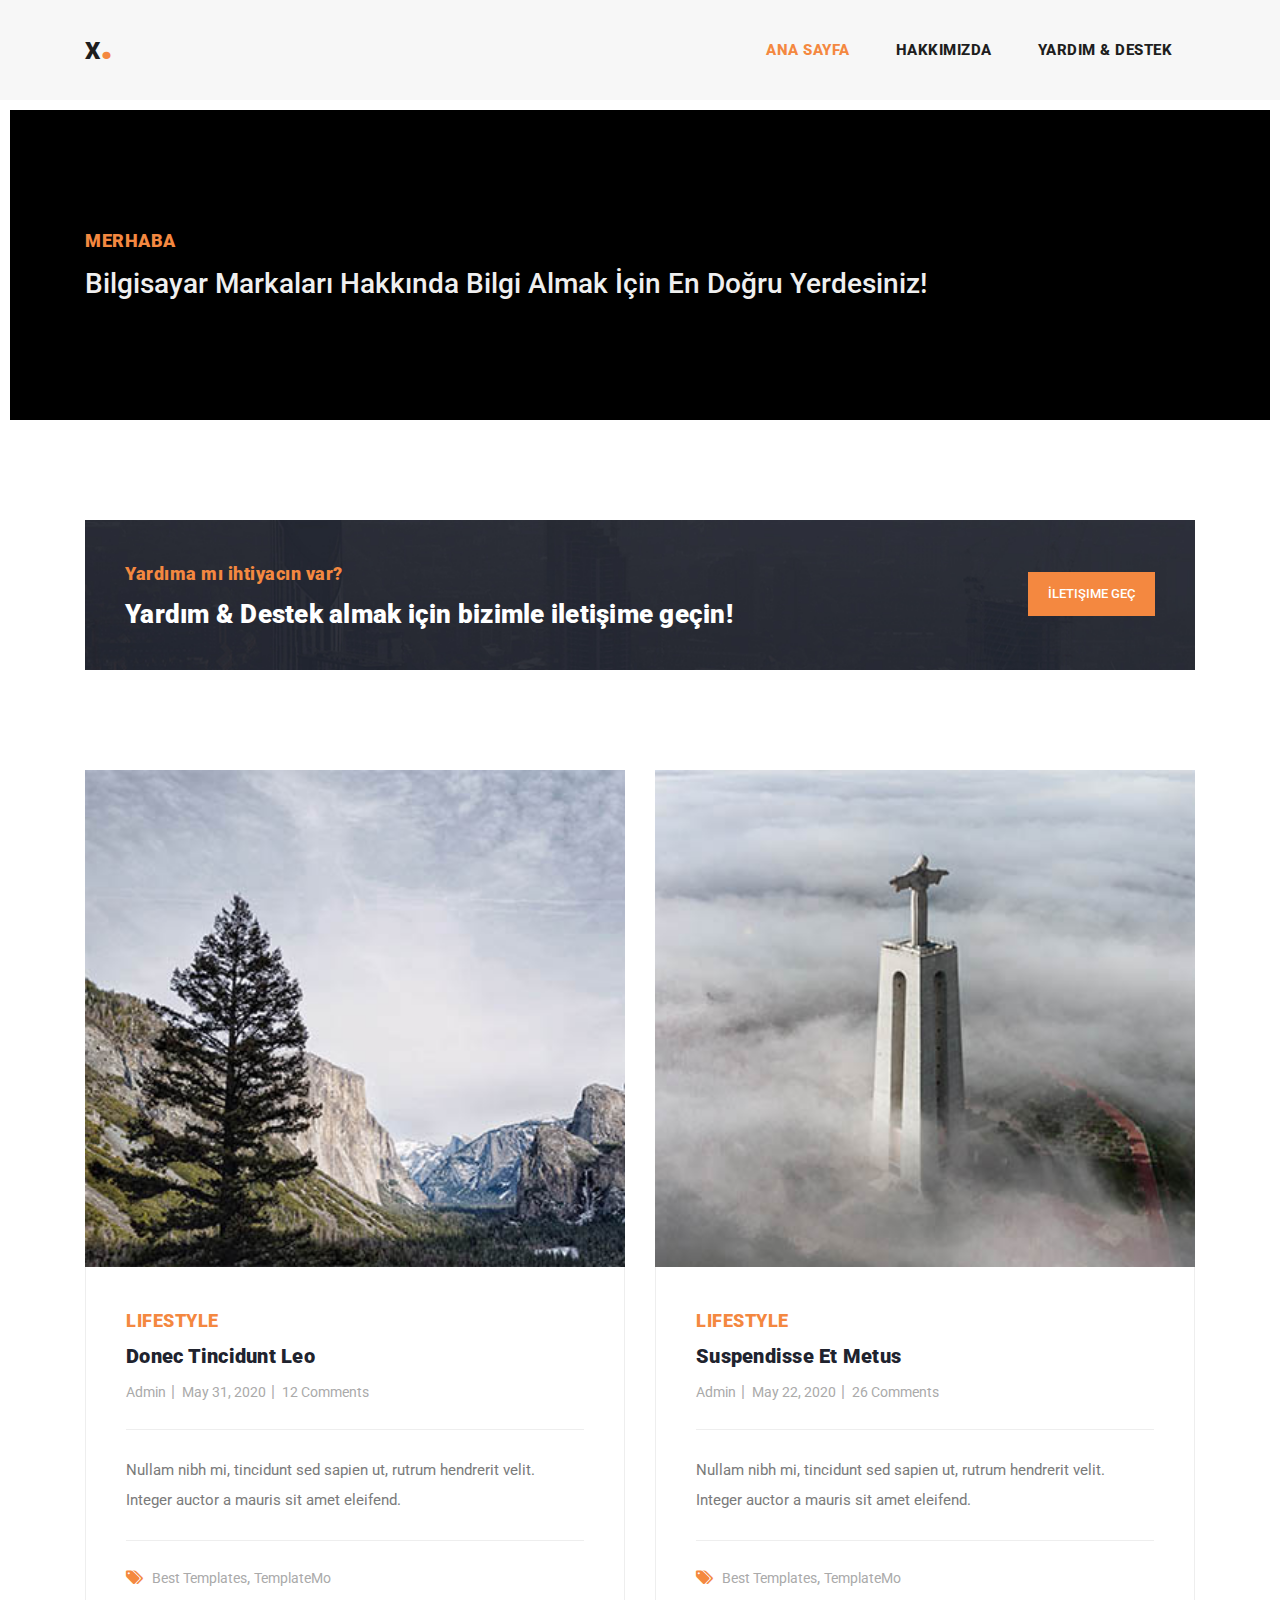
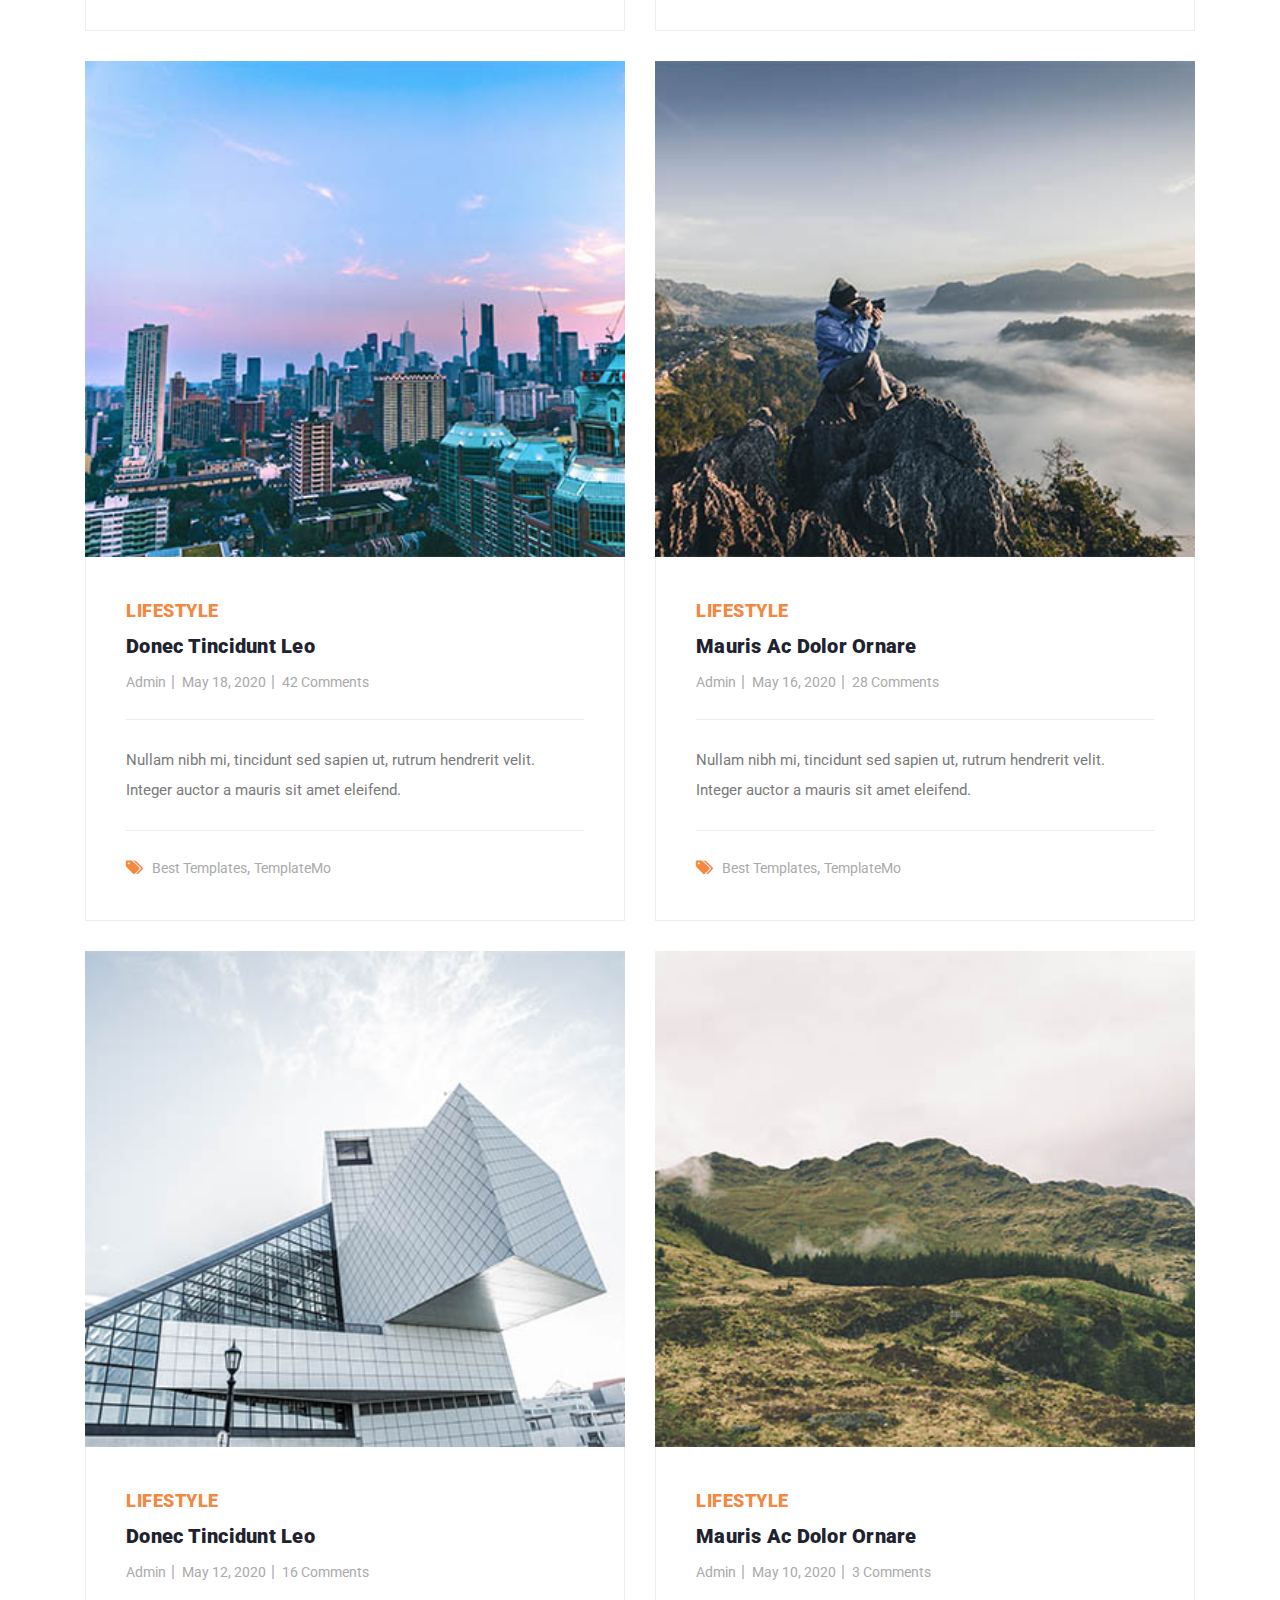
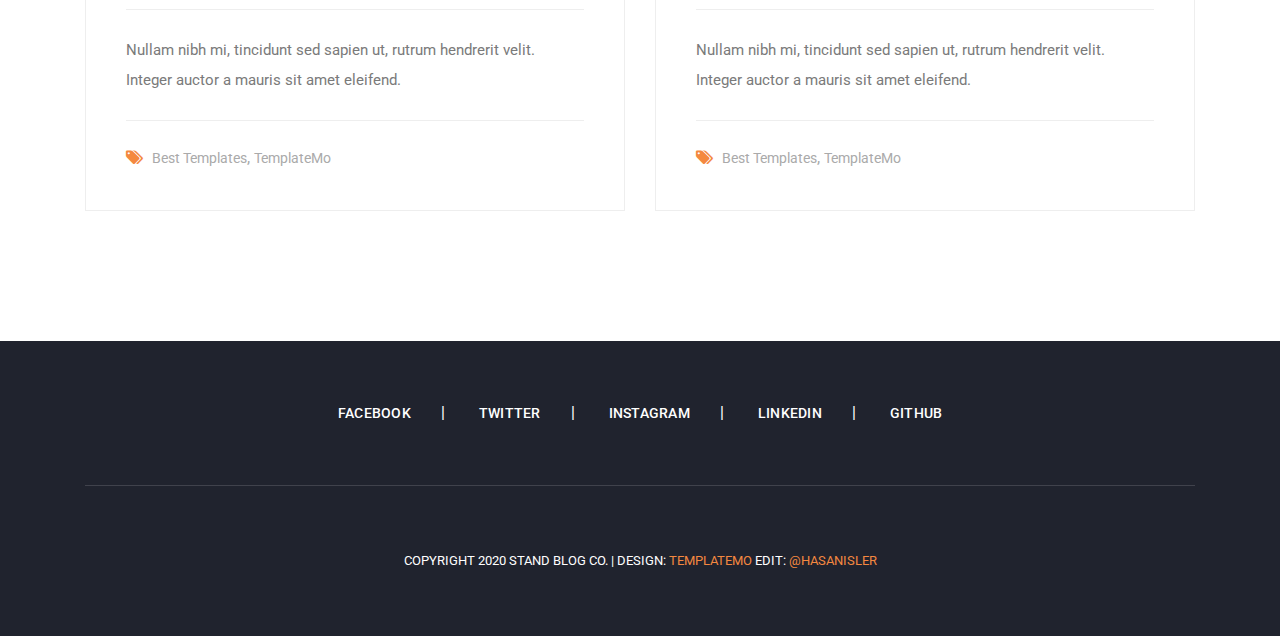
==== src/index.html @ 115872e8 "Version v0.1" ====
<!DOCTYPE html>
<html lang="en">
    <head>
        <meta charset="utf-8" />
        <meta name="viewport" content="width=device-width, initial-scale=1, shrink-to-fit=no" />
        <meta name="description" content="" />
        <meta name="author" content="" />
        <link href="https://fonts.googleapis.com/css?family=Roboto:100,100i,300,300i,400,400i,500,500i,700,700i,900,900i&display=swap" rel="stylesheet" />

        <title>X Proje</title>

        <!-- Bootstrap core CSS -->
        <link href="vendor/bootstrap/css/bootstrap.min.css" rel="stylesheet" />

        <!-- Additional CSS Files -->
        <link rel="stylesheet" href="assets/css/fontawesome.css" />
        <link rel="stylesheet" href="assets/css/templatemo-stand-blog.css" />
        <link rel="stylesheet" href="assets/css/owl.css" />
        <!--

TemplateMo 551 Stand Blog

https://templatemo.com/tm-551-stand-blog

-->
    </head>

    <body>
        <!-- ***** Preloader Start ***** -->
        <div id="preloader">
            <div class="jumper">
                <div></div>
                <div></div>
                <div></div>
            </div>
        </div>
        <!-- ***** Preloader End ***** -->

        <!-- Header -->
        <header class="">
            <nav class="navbar navbar-expand-lg">
                <div class="container">
                    <a class="navbar-brand" href="index.html"
                        ><h2>X<em>.</em></h2></a
                    >
                    <button
                        class="navbar-toggler"
                        type="button"
                        data-toggle="collapse"
                        data-target="#navbarResponsive"
                        aria-controls="navbarResponsive"
                        aria-expanded="false"
                        aria-label="Toggle navigation"
                    >
                        <span class="navbar-toggler-icon"></span>
                    </button>
                    <div class="collapse navbar-collapse" id="navbarResponsive">
                        <ul class="navbar-nav ml-auto">
                            <li class="nav-item active">
                                <a class="nav-link" href="index.html"
                                    >Ana Sayfa
                                    <span class="sr-only">(current)</span>
                                </a>
                            </li>
                            <li class="nav-item">
                                <a class="nav-link" href="about.html">Hakkımızda</a>
                            </li>
                            <li class="nav-item">
                                <a class="nav-link" href="contact.html">Yardım & Destek</a>
                            </li>
                        </ul>
                    </div>
                </div>
            </nav>
        </header>

        <!-- Page Content -->
        <!-- Banner Starts Here -->
        <div class="heading-page header-text">
            <section class="page-heading">
                <div class="container">
                    <div class="row">
                        <div class="col-lg-12">
                            <div class="text-content">
                                <h4>Merhaba</h4>
                                <h3 style="color: #efefef">Bilgisayar Markaları Hakkında Bilgi Almak İçin En Doğru Yerdesiniz!</h3>
                            </div>
                        </div>
                    </div>
                </div>
            </section>
        </div>

        <!-- Banner Ends Here -->

        <section class="call-to-action">
            <div class="container">
                <div class="row">
                    <div class="col-lg-12">
                        <div class="main-content">
                            <div class="row">
                                <div class="col-lg-8">
                                    <span>Yardıma mı ihtiyacın var?</span>
                                    <h4>Yardım & Destek almak için bizimle iletişime geçin!</h4>
                                </div>
                                <div class="col-lg-4">
                                    <div class="main-button">
                                        <a href="contact.html" target="_parent">İletişime Geç</a>
                                    </div>
                                </div>
                            </div>
                        </div>
                    </div>
                </div>
            </div>
        </section>

        <section class="blog-posts grid-system">
            <div class="container">
                <div class="row">
                    <div class="col-lg-12">
                        <div class="all-blog-posts">
                            <div class="row">
                                <div class="col-lg-6">
                                    <div class="blog-post">
                                        <div class="blog-thumb">
                                            <img src="assets/images/blog-thumb-01.jpg" alt="" />
                                        </div>
                                        <div class="down-content">
                                            <span>Lifestyle</span>
                                            <a href="post-details.html"><h4>Donec tincidunt leo</h4></a>
                                            <ul class="post-info">
                                                <li><a href="#">Admin</a></li>
                                                <li><a href="#">May 31, 2020</a></li>
                                                <li><a href="#">12 Comments</a></li>
                                            </ul>
                                            <p>Nullam nibh mi, tincidunt sed sapien ut, rutrum hendrerit velit. Integer auctor a mauris sit amet eleifend.</p>
                                            <div class="post-options">
                                                <div class="row">
                                                    <div class="col-lg-12">
                                                        <ul class="post-tags">
                                                            <li><i class="fa fa-tags"></i></li>
                                                            <li><a href="#">Best Templates</a>,</li>
                                                            <li><a href="#">TemplateMo</a></li>
                                                        </ul>
                                                    </div>
                                                </div>
                                            </div>
                                        </div>
                                    </div>
                                </div>
                                <div class="col-lg-6">
                                    <div class="blog-post">
                                        <div class="blog-thumb">
                                            <img src="assets/images/blog-thumb-02.jpg" alt="" />
                                        </div>
                                        <div class="down-content">
                                            <span>Lifestyle</span>
                                            <a href="post-details.html"><h4>Suspendisse et metus</h4></a>
                                            <ul class="post-info">
                                                <li><a href="#">Admin</a></li>
                                                <li><a href="#">May 22, 2020</a></li>
                                                <li><a href="#">26 Comments</a></li>
                                            </ul>
                                            <p>Nullam nibh mi, tincidunt sed sapien ut, rutrum hendrerit velit. Integer auctor a mauris sit amet eleifend.</p>
                                            <div class="post-options">
                                                <div class="row">
                                                    <div class="col-lg-12">
                                                        <ul class="post-tags">
                                                            <li><i class="fa fa-tags"></i></li>
                                                            <li><a href="#">Best Templates</a>,</li>
                                                            <li><a href="#">TemplateMo</a></li>
                                                        </ul>
                                                    </div>
                                                </div>
                                            </div>
                                        </div>
                                    </div>
                                </div>
                                <div class="col-lg-6">
                                    <div class="blog-post">
                                        <div class="blog-thumb">
                                            <img src="assets/images/blog-thumb-03.jpg" alt="" />
                                        </div>
                                        <div class="down-content">
                                            <span>Lifestyle</span>
                                            <a href="post-details.html"><h4>Donec tincidunt leo</h4></a>
                                            <ul class="post-info">
                                                <li><a href="#">Admin</a></li>
                                                <li><a href="#">May 18, 2020</a></li>
                                                <li><a href="#">42 Comments</a></li>
                                            </ul>
                                            <p>Nullam nibh mi, tincidunt sed sapien ut, rutrum hendrerit velit. Integer auctor a mauris sit amet eleifend.</p>
                                            <div class="post-options">
                                                <div class="row">
                                                    <div class="col-lg-12">
                                                        <ul class="post-tags">
                                                            <li><i class="fa fa-tags"></i></li>
                                                            <li><a href="#">Best Templates</a>,</li>
                                                            <li><a href="#">TemplateMo</a></li>
                                                        </ul>
                                                    </div>
                                                </div>
                                            </div>
                                        </div>
                                    </div>
                                </div>
                                <div class="col-lg-6">
                                    <div class="blog-post">
                                        <div class="blog-thumb">
                                            <img src="assets/images/blog-thumb-04.jpg" alt="" />
                                        </div>
                                        <div class="down-content">
                                            <span>Lifestyle</span>
                                            <a href="post-details.html"><h4>Mauris ac dolor ornare</h4></a>
                                            <ul class="post-info">
                                                <li><a href="#">Admin</a></li>
                                                <li><a href="#">May 16, 2020</a></li>
                                                <li><a href="#">28 Comments</a></li>
                                            </ul>
                                            <p>Nullam nibh mi, tincidunt sed sapien ut, rutrum hendrerit velit. Integer auctor a mauris sit amet eleifend.</p>
                                            <div class="post-options">
                                                <div class="row">
                                                    <div class="col-lg-12">
                                                        <ul class="post-tags">
                                                            <li><i class="fa fa-tags"></i></li>
                                                            <li><a href="#">Best Templates</a>,</li>
                                                            <li><a href="#">TemplateMo</a></li>
                                                        </ul>
                                                    </div>
                                                </div>
                                            </div>
                                        </div>
                                    </div>
                                </div>
                                <div class="col-lg-6">
                                    <div class="blog-post">
                                        <div class="blog-thumb">
                                            <img src="assets/images/blog-thumb-05.jpg" alt="" />
                                        </div>
                                        <div class="down-content">
                                            <span>Lifestyle</span>
                                            <a href="post-details.html"><h4>Donec tincidunt leo</h4></a>
                                            <ul class="post-info">
                                                <li><a href="#">Admin</a></li>
                                                <li><a href="#">May 12, 2020</a></li>
                                                <li><a href="#">16 Comments</a></li>
                                            </ul>
                                            <p>Nullam nibh mi, tincidunt sed sapien ut, rutrum hendrerit velit. Integer auctor a mauris sit amet eleifend.</p>
                                            <div class="post-options">
                                                <div class="row">
                                                    <div class="col-lg-12">
                                                        <ul class="post-tags">
                                                            <li><i class="fa fa-tags"></i></li>
                                                            <li><a href="#">Best Templates</a>,</li>
                                                            <li><a href="#">TemplateMo</a></li>
                                                        </ul>
                                                    </div>
                                                </div>
                                            </div>
                                        </div>
                                    </div>
                                </div>
                                <div class="col-lg-6">
                                    <div class="blog-post">
                                        <div class="blog-thumb">
                                            <img src="assets/images/blog-thumb-06.jpg" alt="" />
                                        </div>
                                        <div class="down-content">
                                            <span>Lifestyle</span>
                                            <a href="post-details.html"><h4>Mauris ac dolor ornare</h4></a>
                                            <ul class="post-info">
                                                <li><a href="#">Admin</a></li>
                                                <li><a href="#">May 10, 2020</a></li>
                                                <li><a href="#">3 Comments</a></li>
                                            </ul>
                                            <p>Nullam nibh mi, tincidunt sed sapien ut, rutrum hendrerit velit. Integer auctor a mauris sit amet eleifend.</p>
                                            <div class="post-options">
                                                <div class="row">
                                                    <div class="col-lg-12">
                                                        <ul class="post-tags">
                                                            <li><i class="fa fa-tags"></i></li>
                                                            <li><a href="#">Best Templates</a>,</li>
                                                            <li><a href="#">TemplateMo</a></li>
                                                        </ul>
                                                    </div>
                                                </div>
                                            </div>
                                        </div>
                                    </div>
                                </div>
                            </div>
                        </div>
                    </div>
                </div>
            </div>
        </section>

        <footer>
            <div class="container">
                <div class="row">
                    <div class="col-lg-12">
                        <ul class="social-icons">
                            <li><a href="#">Facebook</a></li>
                            <li><a href="#">Twitter</a></li>
                            <li><a href="#">Instagram</a></li>
                            <li><a href="#">Linkedin</a></li>
                            <li><a href="#">Github</a></li>
                        </ul>
                    </div>
                    <div class="col-lg-12">
                        <div class="copyright-text">
                            <p>
                                Copyright 2020 Stand Blog Co. | Design: <a rel="nofollow" href="https://templatemo.com" target="_parent">TemplateMo</a> Edit:
                                <a rel="nofollow" href="https://templatemo.com" target="_parent">@hasanisler</a>
                            </p>
                        </div>
                    </div>
                </div>
            </div>
        </footer>

        <!-- Bootstrap core JavaScript -->
        <script src="vendor/jquery/jquery.min.js"></script>
        <script src="vendor/bootstrap/js/bootstrap.bundle.min.js"></script>

        <!-- Additional Scripts -->
        <script src="assets/js/custom.js"></script>
        <script src="assets/js/owl.js"></script>
        <script src="assets/js/slick.js"></script>
        <script src="assets/js/isotope.js"></script>
        <script src="assets/js/accordions.js"></script>

        <script language="text/Javascript">
            cleared[0] = cleared[1] = cleared[2] = 0; //set a cleared flag for each field
            function clearField(t) {
                //declaring the array outside of the
                if (!cleared[t.id]) {
                    // function makes it static and global
                    cleared[t.id] = 1; // you could use true and false, but that's more typing
                    t.value = ''; // with more chance of typos
                    t.style.color = '#fff';
                }
            }
        </script>
    </body>
</html>
---- src/assets/css/templatemo-stand-blog.css ----
/* 

TemplateMo 551 Stand Blog

https://templatemo.com/tm-551-stand-blog

*/

body {
    font-family: 'Roboto', sans-serif;
    overflow-x: hidden;
    text-rendering: optimizeLegibility;
    -webkit-font-smoothing: antialiased;
    -moz-osx-font-smoothing: grayscale;
}
p {
    margin-bottom: 0px;
    font-size: 15px;
    font-weight: 400;
    color: #7a7a7a;
    line-height: 30px;
}
a {
    text-decoration: none !important;
}
ul {
    padding: 0;
    margin: 0;
    list-style: none;
}

h1,
h2,
h3,
h4,
h5,
h6 {
    margin: 0px;
}

.main-button a {
    display: inline-block;
    background-color: #f48840;
    color: #fff;
    font-size: 13px;
    font-weight: 500;
    padding: 12px 20px;
    text-transform: uppercase;
    transition: all 0.3s;
}

.main-button a:hover {
    background-color: #fb9857;
}

.heading-page {
    padding-top: 110px;
}

.page-heading {
    margin: 0px 10px;
    padding: 120px 0px;
    text-align: left;
    background-color: black;
}

.page-heading .text-content h4 {
    color: #f48840;
    font-size: 18px;
    text-transform: uppercase;
    font-weight: 900;
    letter-spacing: 0.5px;
    margin-bottom: 15px;
}

.page-heading .text-content h2 {
    color: #fff;
    font-size: 36px;
    font-weight: 700;
    text-transform: uppercase;
    letter-spacing: 0.5px;
}

#preloader {
    overflow: hidden;
    background: #f48840;
    left: 0;
    right: 0;
    top: 0;
    bottom: 0;
    position: fixed;
    z-index: 9999999;
    color: #fff;
}

#preloader .jumper {
    left: 0;
    top: 0;
    right: 0;
    bottom: 0;
    display: block;
    position: absolute;
    margin: auto;
    width: 50px;
    height: 50px;
}

#preloader .jumper > div {
    background-color: #fff;
    width: 10px;
    height: 10px;
    border-radius: 100%;
    -webkit-animation-fill-mode: both;
    animation-fill-mode: both;
    position: absolute;
    opacity: 0;
    width: 50px;
    height: 50px;
    -webkit-animation: jumper 1s 0s linear infinite;
    animation: jumper 1s 0s linear infinite;
}

#preloader .jumper > div:nth-child(2) {
    -webkit-animation-delay: 0.33333s;
    animation-delay: 0.33333s;
}

#preloader .jumper > div:nth-child(3) {
    -webkit-animation-delay: 0.66666s;
    animation-delay: 0.66666s;
}

@-webkit-keyframes jumper {
    0% {
        opacity: 0;
        -webkit-transform: scale(0);
        transform: scale(0);
    }
    5% {
        opacity: 1;
    }
    100% {
        -webkit-transform: scale(1);
        transform: scale(1);
        opacity: 0;
    }
}

@keyframes jumper {
    0% {
        opacity: 0;
        -webkit-transform: scale(0);
        transform: scale(0);
    }
    5% {
        opacity: 1;
    }
    100% {
        opacity: 0;
    }
}

/* Header Style */
header {
    position: absolute;
    z-index: 99999;
    width: 100%;
    height: 100px;
    background-color: #f7f7f7;
    -webkit-transition: all 0.3s ease-in-out 0s;
    -moz-transition: all 0.3s ease-in-out 0s;
    -o-transition: all 0.3s ease-in-out 0s;
    transition: all 0.3s ease-in-out 0s;
}
header .navbar {
    padding: 25px 0px;
}
.background-header .navbar {
    padding: 17px 0px;
}
.background-header {
    top: 0;
    height: 80px;
    position: fixed;
    box-shadow: 0px 1px 10px rgba(0, 0, 0, 0.1);
}
.background-header .navbar-brand h2 {
    color: #121212 !important;
}
.background-header .navbar-nav a.nav-link {
    color: #1e1e1e !important;
}
.background-header .navbar-nav .nav-link:hover,
.background-header .navbar-nav .active > .nav-link,
.background-header .navbar-nav .nav-link.active,
.background-header .navbar-nav .nav-link.show,
.background-header .navbar-nav .show > .nav-link {
    color: #f48840 !important;
}
.navbar .navbar-brand {
    float: left;
    margin-top: -12px;
    outline: none;
}
.navbar .navbar-brand h2 {
    color: #1e1e1e;
    text-transform: uppercase;
    font-size: 24px;
    font-weight: 900;
    -webkit-transition: all 0.3s ease 0s;
    -moz-transition: all 0.3s ease 0s;
    -o-transition: all 0.3s ease 0s;
    transition: all 0.3s ease 0s;
}
.navbar .navbar-brand h2 em {
    font-size: 44px;
    font-style: normal;
    color: #f48840;
}
#navbarResponsive {
    z-index: 999;
}
.navbar-collapse {
    text-align: center;
}
.navbar .navbar-nav .nav-item {
    margin: 0px 15px;
}
.navbar .navbar-nav a.nav-link {
    text-transform: capitalize;
    font-size: 15px;
    font-weight: 800;
    text-transform: uppercase;
    letter-spacing: 0.5px;
    color: #1e1e1e;
    transition: all 0.3s;
}
.navbar .navbar-nav .nav-link:hover,
.navbar .navbar-nav .active > .nav-link,
.navbar .navbar-nav .nav-link.active,
.navbar .navbar-nav .nav-link.show,
.navbar .navbar-nav .show > .nav-link {
    color: #f48840;
}
.navbar .navbar-toggler-icon {
    background-image: none;
}
.navbar .navbar-toggler {
    border-color: #fff;
    background-color: #f48840;
    height: 46px;
    outline: none;
    border-radius: 0px;
    position: absolute;
    right: 30px;
    top: 25px;
}
.navbar .navbar-toggler-icon:after {
    content: '\f0c9';
    color: #fff;
    font-size: 18px;
    line-height: 30px;
    font-family: 'FontAwesome';
}

/* Banner Style */
.main-banner .container-fluid {
    padding: 0px 10px;
    margin-bottom: -24px;
}
.owl-banner {
    padding-top: 110px;
}

.owl-banner .item {
    position: relative;
}

.owl-banner .item .item-content {
    position: absolute;
    bottom: 40px;
    left: 40px;
}

.owl-banner .item .item-content .meta-category span {
    color: #f48840;
    font-size: 18px;
    text-transform: uppercase;
    font-weight: 900;
    letter-spacing: 0.25px;
}

.owl-banner .item .item-content h4 {
    font-size: 24px;
    font-weight: 900;
    color: #fff;
    letter-spacing: 0.5px;
    text-transform: capitalize;
    margin: 10px 0px 12px 0px;
}

.owl-banner .item .item-content ul li {
    display: inline-block;
    margin-right: 8px;
}

.owl-banner .item .item-content ul li:after {
    content: '|';
    color: #fff;
    margin-left: 8px;
}

.owl-banner .item .item-content ul li:last-child::after {
    display: none;
}

.owl-banner .item .item-content ul li a {
    font-size: 14px;
    color: #fff;
    font-weight: 500;
    transition: all 0.3s;
}

.owl-banner .item .item-content ul li a:hover {
    color: #f48840;
}

.owl-banner .owl-nav {
    position: absolute;
    top: 50%;
    width: 100%;
}

.owl-banner .owl-nav .owl-prev {
    position: absolute;
    left: 40px;
}

.owl-banner .owl-nav .owl-next {
    position: absolute;
    right: 40px;
}

.owl-banner .owl-nav button {
    outline: none;
}

.owl-banner .owl-nav button span {
    color: #fff;
    font-size: 36px;
    width: 60px;
    height: 60px;
    display: inline-block;
    text-align: center;
    line-height: 60px;
    background-color: rgba(250, 250, 250, 0.3);
}

/* Call To Action */

.call-to-action {
    margin-top: 100px;
}

.call-to-action .main-content {
    padding: 40px;
    background-image: url(../images/cta-bg.jpg);
    background-position: center center;
    background-repeat: no-repeat;
    background-size: cover;
}

.call-to-action .main-content span {
    color: #f48840;
    font-size: 18px;
    font-weight: 900;
    letter-spacing: 0.5px;
}

.call-to-action .main-content h4 {
    margin-bottom: 0px;
    margin-top: 12px;
    color: #fff;
    font-size: 26px;
    font-weight: 900;
    letter-spacing: 0.25px;
}

.call-to-action .main-content .main-button {
    text-align: right;
    margin-top: 12px;
}

/* Blog Posts */

.blog-posts {
    margin-top: 100px;
}

.blog-posts .blog-post {
    margin-bottom: 30px;
}

.blog-posts .blog-thumb img {
    width: 100%;
    overflow: hidden;
}

.blog-posts .down-content {
    padding: 40px;
    border-right: 1px solid #eee;
    border-left: 1px solid #eee;
    border-bottom: 1px solid #eee;
}

.blog-posts .down-content span {
    font-size: 18px;
    text-transform: uppercase;
    letter-spacing: 0.5px;
    font-weight: 900;
    color: #f48840;
}

.blog-posts .down-content h4 {
    font-size: 24px;
    text-transform: capitalize;
    letter-spacing: 0.5px;
    font-weight: 900;
    color: #20232e;
    margin: 10px 0px 12px 0px;
}

.blog-posts .down-content ul.post-info li {
    display: inline-block;
    margin-right: 8px;
}

.blog-posts .down-content ul.post-info li:after {
    content: '|';
    color: #aaa;
    margin-left: 8px;
}

.blog-posts .down-content h4 {
    font-size: 20px;
    letter-spacing: 0.25px;
}

.grid-system .down-content ul.post-info li {
    margin-right: 3px;
}

.grid-system .down-content ul.post-info li:after {
    margin-left: 5px;
}

.blog-posts .down-content ul.post-info li:last-child::after {
    display: none;
}

.blog-posts .down-content ul.post-info li a {
    font-size: 14px;
    color: #aaa;
    font-weight: 400;
    transition: all 0.3s;
}

.blog-posts .down-content ul.post-info li a:hover {
    color: #f48840;
}

.blog-posts .down-content p {
    padding: 25px 0px;
    margin: 25px 0px;
    border-top: 1px solid #eee;
    border-bottom: 1px solid #eee;
}

.blog-posts .down-content ul.post-share {
    text-align: right;
}

.blog-posts .down-content ul.post-tags li,
.blog-posts .down-content ul.post-share li {
    display: inline-block;
}

.blog-posts .down-content ul.post-tags li:first-child i,
.blog-posts .down-content ul.post-share li:first-child i {
    color: #f48840;
    margin-right: 5px;
}

.blog-posts .down-content ul.post-tags li,
.blog-posts .down-content ul.post-share li {
    color: #aaa;
}

.blog-posts .down-content ul.post-tags li a,
.blog-posts .down-content ul.post-share li a {
    font-size: 14px;
    color: #aaa;
    font-weight: 400;
    transition: all 0.3s;
}

.blog-posts .down-content ul.post-tags li a:hover,
.blog-posts .down-content ul.post-share li a:hover {
    color: #f48840;
}

.blog-posts .main-button a {
    height: 60px;
    line-height: 60px;
    padding: 0px;
    width: 100%;
    text-align: center;
}

ul.page-numbers {
    text-align: center;
}

ul.page-numbers li {
    display: inline-block;
    margin: 0px 5px;
}

ul.page-numbers li a {
    width: 50px;
    height: 50px;
    display: inline-block;
    text-align: center;
    line-height: 50px;
    font-size: 15px;
    color: #7a7a7a;
    border: 1px solid #eee;
    font-weight: 500;
    transition: all 0.3s;
}

ul.page-numbers li.active a {
    background-color: #f48840;
    border-color: #f48840;
    color: #fff;
}

ul.page-numbers li a:hover {
    color: #f48840;
}

.blog-posts .sidebar-heading h2 {
    font-size: 18px;
    text-transform: uppercase;
    font-weight: 900;
    letter-spacing: 0.5px;
    color: #20232e;
    border-bottom: 1px solid #eee;
    padding-bottom: 15px;
    margin-bottom: 25px;
}

.blog-posts .comments {
    margin-top: 30px;
}

.blog-posts .comments ul li {
    display: inline-block;
    margin-bottom: 20px;
    padding-bottom: 20px;
    border-bottom: 1px solid #eee;
}

.blog-posts .comments ul li.replied {
    padding-left: 130px;
}

.blog-posts .comments ul li:last-child {
    margin-bottom: 0px;
    padding-bottom: 0px;
    border-bottom: none;
}

.blog-posts .comments ul li .author-thumb {
    display: inline;
    float: left;
}

.blog-posts .comments ul li .author-thumb img {
    max-width: 100px;
    display: inline;
}

.blog-posts .comments ul li .right-content {
    margin-left: 130px;
}

.blog-posts .comments ul li .right-content h4 {
    color: #20232e;
    font-size: 19px;
    font-weight: 900;
    letter-spacing: 0.5px;
}

.blog-posts .comments ul li .right-content h4 span {
    font-size: 14px;
    color: #aaa;
    font-weight: 400;
    letter-spacing: 0.25px;
    margin-left: 20px;
}

.blog-posts .submit-comment {
    margin-top: 60px;
}

.blog-posts .submit-comment input {
    width: 100%;
    height: 46px;
    border: 1px solid #eee;
    font-size: 13px;
    text-transform: uppercase;
    font-weight: 500;
    color: #7a7a7a;
    outline: none;
    padding: 0px 15px;
    margin-bottom: 30px;
}

.blog-posts .submit-comment textarea {
    width: 100%;
    height: 46px;
    border: 1px solid #eee;
    font-size: 13px;
    text-transform: uppercase;
    font-weight: 500;
    color: #7a7a7a;
    outline: none;
    padding: 10px 15px;
    margin-bottom: 30px;
    height: 180px;
    max-height: 220px;
    max-width: 100%;
    min-width: 160px;
}

.blog-posts .submit-comment input::placeholder,
.blog-posts .submit-comment textarea::placeholder {
    color: #aaa;
}

.blog-posts .submit-comment button {
    display: inline-block;
    background-color: #f48840;
    color: #fff;
    font-size: 13px;
    font-weight: 500;
    padding: 12px 20px;
    text-transform: uppercase;
    transition: all 0.3s;
    border: none;
    outline: none;
}

.blog-posts .submit-comment button:hover {
    background-color: #fb9857;
}

/* Sidebar */

.sidebar {
    margin-left: 30px;
}

.sidebar .sidebar-item {
    margin-top: 50px;
}

.sidebar .search {
    margin-top: 0px;
}

.sidebar .sidebar-heading h2 {
    font-size: 18px;
    text-transform: uppercase;
    font-weight: 900;
    letter-spacing: 0.5px;
    color: #20232e;
    border-bottom: 1px solid #eee;
    padding-bottom: 15px;
    margin-bottom: 25px;
}

.sidebar .search input {
    width: 100%;
    height: 50px;
    border: 1px solid #eee;
    font-size: 13px;
    text-transform: uppercase;
    font-weight: 500;
    color: #7a7a7a;
    outline: none;
    padding: 0px 15px;
}

.sidebar .search input::placeholder {
    color: #aaa;
}

.sidebar .recent-posts ul li {
    margin-bottom: 15px;
    padding-bottom: 15px;
    border-bottom: 1px solid #eee;
}

.sidebar .recent-posts ul li:last-child {
    margin-bottom: 0px;
    padding-bottom: 0px;
    border-bottom: none;
}

.sidebar .recent-posts ul li h5 {
    font-size: 19px;
    font-weight: 900;
    color: #20232e;
    line-height: 30px;
    transition: all 0.3s;
}

.sidebar .recent-posts ul li h5:hover {
    color: #f48840;
}

.sidebar .recent-posts ul li span {
    display: block;
    font-size: 14px;
    color: #aaa;
    margin-top: 8px;
}

.sidebar .categories ul li {
    margin-bottom: 15px;
}

.sidebar .categories ul li:last-child {
    margin-bottom: 0px;
}

.sidebar .categories ul li a {
    font-size: 15px;
    font-weight: 700;
    color: #20232e;
    transition: all 0.3s;
}

.sidebar .categories ul li a:hover {
    color: #f48840;
}

.sidebar .tags ul li {
    margin-right: 6px;
    display: inline-block;
}

.sidebar .tags ul li {
    margin-bottom: 10px;
}

.sidebar .tags ul li a {
    font-size: 15px;
    font-weight: 500;
    color: #aaa;
    display: inline-block;
    border: 1px solid #eee;
    padding: 10px 18px;
    transition: all 0.3s;
}

.sidebar .tags ul li a:hover {
    background-color: #f48840;
    border-color: #f48840;
    color: #fff;
}

/* Footer */

footer {
    margin-top: 100px;
    text-align: center;
    background-color: #20232e;
    padding: 60px 0px;
}

footer ul.social-icons {
    padding-bottom: 60px;
    margin-bottom: 60px;
    border-bottom: 1px solid rgba(250, 250, 250, 0.15);
}

footer ul.social-icons li {
    display: inline-block;
    margin-right: 30px;
}

footer ul.social-icons li:after {
    content: '|';
    color: #fff;
    margin-left: 30px;
}

footer ul.social-icons li:last-child {
    margin-right: 0px;
}

footer ul.social-icons li:last-child::after {
    display: none;
}

footer ul.social-icons li a {
    font-size: 14px;
    text-transform: uppercase;
    color: #fff;
    font-weight: 500;
    letter-spacing: 0.25px;
    transition: all 0.3s;
}

footer ul.social-icons li a:hover {
    color: #f48840;
}

footer p {
    font-size: 13px;
    text-transform: uppercase;
    color: #fff;
}

footer p a {
    color: #f48840;
}

footer p a:hover {
    color: #f48840;
}

/* Contact Form */

.contact-us .down-contact,
.contact-us #map {
    margin-top: 80px;
}

.contact-us .sidebar-heading h2 {
    font-size: 18px;
    text-transform: uppercase;
    font-weight: 900;
    letter-spacing: 0.5px;
    color: #20232e;
    border-bottom: 1px solid #eee;
    padding-bottom: 15px;
    margin-bottom: 25px;
}

.contact-us .contact-form input {
    width: 100%;
    height: 46px;
    border: 1px solid #eee;
    font-size: 13px;
    text-transform: uppercase;
    font-weight: 500;
    color: #7a7a7a;
    outline: none;
    padding: 0px 15px;
    margin-bottom: 30px;
}

.contact-us .contact-form textarea {
    width: 100%;
    height: 46px;
    border: 1px solid #eee;
    font-size: 13px;
    text-transform: uppercase;
    font-weight: 500;
    color: #7a7a7a;
    outline: none;
    padding: 10px 15px;
    margin-bottom: 30px;
    height: 180px;
    max-height: 220px;
    max-width: 100%;
    min-width: 160px;
}

.contact-us .contact-form input::placeholder,
.contact-us .contact-form textarea::placeholder {
    color: #aaa;
}

.contact-us .contact-form button {
    display: inline-block;
    background-color: #f48840;
    color: #fff;
    font-size: 13px;
    font-weight: 500;
    padding: 12px 20px;
    text-transform: uppercase;
    transition: all 0.3s;
    border: none;
    outline: none;
}

.contact-us .contact-form button:hover {
    background-color: #fb9857;
}

.contact-us .contact-information {
    margin-left: 30px;
}

.contact-us .contact-information ul li {
    margin-bottom: 15px;
    padding-bottom: 15px;
    border-bottom: 1px solid #eee;
}

.contact-us .contact-information ul li:last-child {
    margin-bottom: 0px;
    padding-bottom: 0px;
    border-bottom: none;
}

.contact-us .contact-information ul li h5 {
    font-size: 19px;
    font-weight: 900;
    color: #20232e;
    line-height: 30px;
}

.contact-us .contact-information ul li span {
    display: block;
    font-size: 14px;
    color: #aaa;
    margin-top: 8px;
}

/* About Us */

.about-us {
    margin-top: 100px;
    text-align: center;
}

.about-us img {
    width: 100%;
    overflow: hidden;
}

.about-us p {
    margin: 40px 0px;
    border-bottom: 1px solid #eee;
    padding-bottom: 40px;
}

.about-us ul li {
    display: inline-block;
    margin: 0px 5px;
}

.about-us ul li a {
    width: 40px;
    height: 40px;
    text-align: center;
    line-height: 40px;
    display: inline-block;
    background-color: #212931;
    color: #fff;
    border-radius: 50%;
    transition: all 0.3s;
}

.about-us ul li a:hover {
    background-color: #f48840;
}

/* Responsive Style */
@media (max-width: 1250px) {
    .owl-banner .owl-nav .owl-prev {
        left: 0px;
    }
    .owl-banner .owl-nav .owl-next {
        right: 0px;
    }
    .owl-banner .owl-nav button span {
        width: 35px;
    }
    .owl-banner .item .item-content .meta-category span {
        font-size: 16px;
    }
    .owl-banner .item .item-content h4 {
        font-size: 20px;
    }
}
@media (max-width: 768px) {
    .owl-banner .owl-nav {
        display: none;
    }
}

@media (max-width: 992px) {
    .navbar .navbar-brand {
        position: absolute;
        left: 30px;
        top: 25px;
    }
    .background-header .navbar-brand,
    .background-header .navbar-toggler {
        top: 15px;
    }
    .navbar .navbar-brand {
        width: auto;
    }
    .navbar:after {
        display: none;
    }
    #navbarResponsive {
        z-index: 99999;
        position: absolute;
        top: 80px;
        left: 0;
        width: 100%;
        text-align: center;
        background-color: #fff;
        box-shadow: 0px 10px 10px rgba(0, 0, 0, 0.1);
    }
    .navbar .navbar-nav .nav-item {
        border-bottom: 1px solid #eee;
    }
    .navbar .navbar-nav .nav-item:last-child {
        border-bottom: none;
    }
    .navbar .navbar-nav a.nav-link {
        padding: 15px 0px;
        color: #1e1e1e !important;
    }
    .navbar .navbar-nav .nav-link:hover,
    .navbar .navbar-nav .active > .nav-link,
    .navbar .navbar-nav .nav-link.active,
    .navbar .navbar-nav .nav-link.show,
    .navbar .navbar-nav .show > .nav-link {
        color: #f48840 !important;
        border-bottom: none !important;
        padding-bottom: 15px;
    }
    .owl-banner .item .item-content .meta-category span {
        font-size: 18px;
    }
    .owl-banner .item .item-content {
        text-align: center;
        width: 80%;
        left: 50%;
        top: 50%;
        bottom: auto;
        transform: translate(-50%, -50%);
    }
    .owl-banner .item .item-content h4 {
        font-size: 24px;
    }
    .call-to-action {
        text-align: center;
    }
    .call-to-action .main-content .main-button {
        text-align: center;
        margin-top: 30px;
    }
    .sidebar {
        margin-left: 0px;
        margin-top: 60px;
        padding-top: 60px;
        border-top: 3px solid #f7f7f7;
    }
    .contact-us .contact-information {
        margin-left: 0px;
        margin-top: 60px;
    }
}
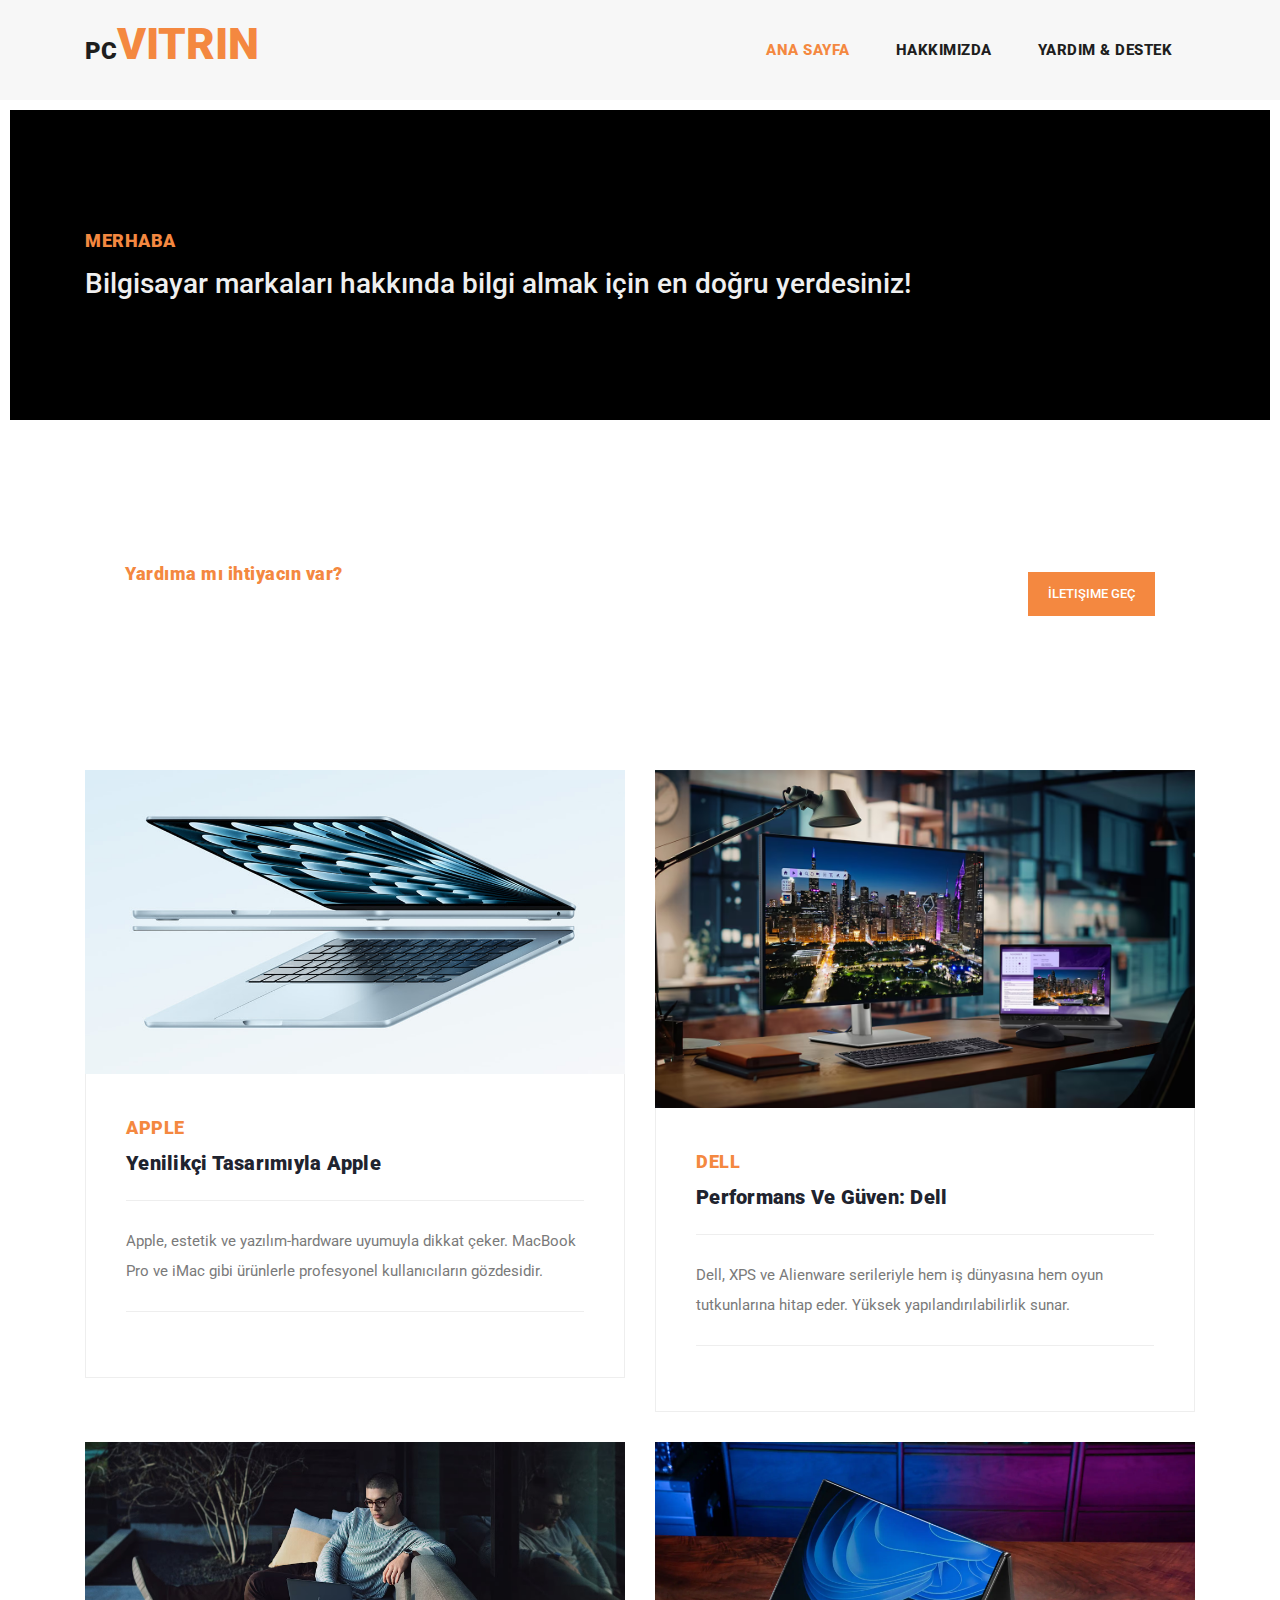
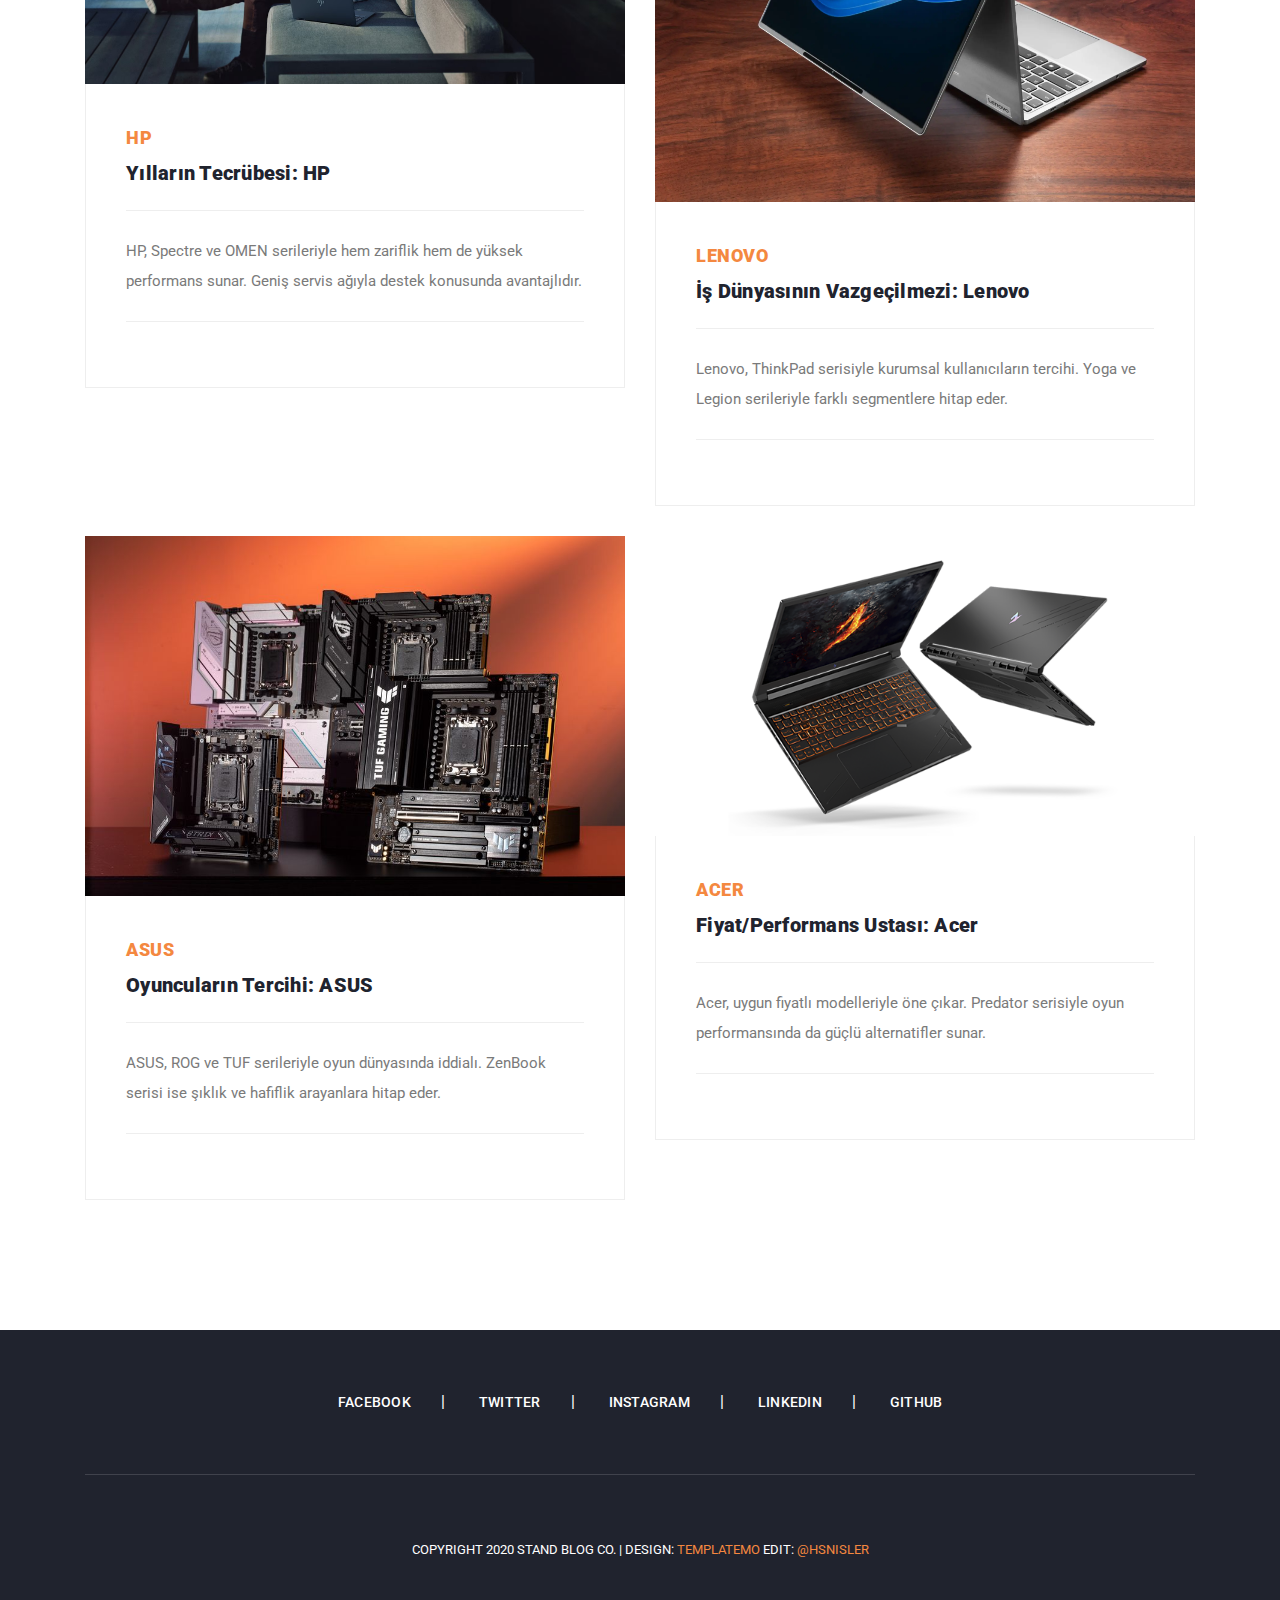
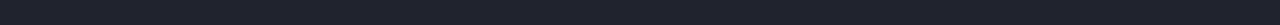
==== commit 5090be37: "Eklemeler & Düzeltmeler Yapıldı" ====
--- a/src/index.html
+++ b/src/index.html
@@ -7,7 +7,7 @@
         <meta name="author" content="" />
         <link href="https://fonts.googleapis.com/css?family=Roboto:100,100i,300,300i,400,400i,500,500i,700,700i,900,900i&display=swap" rel="stylesheet" />
 
-        <title>X Proje</title>
+        <title>PCVitrin</title>
 
         <!-- Bootstrap core CSS -->
         <link href="vendor/bootstrap/css/bootstrap.min.css" rel="stylesheet" />
@@ -41,7 +41,7 @@
             <nav class="navbar navbar-expand-lg">
                 <div class="container">
                     <a class="navbar-brand" href="index.html"
-                        ><h2>X<em>.</em></h2></a
+                        ><h2>PC<em>Vitrin</em></h2></a
                     >
                     <button
                         class="navbar-toggler"
@@ -83,7 +83,7 @@
                         <div class="col-lg-12">
                             <div class="text-content">
                                 <h4>Merhaba</h4>
-                                <h3 style="color: #efefef">Bilgisayar Markaları Hakkında Bilgi Almak İçin En Doğru Yerdesiniz!</h3>
+                                <h3 style="color: #efefef">Bilgisayar markaları hakkında bilgi almak için en doğru yerdesiniz!</h3>
                             </div>
                         </div>
                     </div>
@@ -124,168 +124,79 @@
                                 <div class="col-lg-6">
                                     <div class="blog-post">
                                         <div class="blog-thumb">
-                                            <img src="assets/images/blog-thumb-01.jpg" alt="" />
-                                        </div>
-                                        <div class="down-content">
-                                            <span>Lifestyle</span>
-                                            <a href="post-details.html"><h4>Donec tincidunt leo</h4></a>
-                                            <ul class="post-info">
-                                                <li><a href="#">Admin</a></li>
-                                                <li><a href="#">May 31, 2020</a></li>
-                                                <li><a href="#">12 Comments</a></li>
-                                            </ul>
-                                            <p>Nullam nibh mi, tincidunt sed sapien ut, rutrum hendrerit velit. Integer auctor a mauris sit amet eleifend.</p>
-                                            <div class="post-options">
-                                                <div class="row">
-                                                    <div class="col-lg-12">
-                                                        <ul class="post-tags">
-                                                            <li><i class="fa fa-tags"></i></li>
-                                                            <li><a href="#">Best Templates</a>,</li>
-                                                            <li><a href="#">TemplateMo</a></li>
-                                                        </ul>
-                                                    </div>
-                                                </div>
-                                            </div>
-                                        </div>
-                                    </div>
-                                </div>
-                                <div class="col-lg-6">
-                                    <div class="blog-post">
-                                        <div class="blog-thumb">
-                                            <img src="assets/images/blog-thumb-02.jpg" alt="" />
-                                        </div>
-                                        <div class="down-content">
-                                            <span>Lifestyle</span>
-                                            <a href="post-details.html"><h4>Suspendisse et metus</h4></a>
-                                            <ul class="post-info">
-                                                <li><a href="#">Admin</a></li>
-                                                <li><a href="#">May 22, 2020</a></li>
-                                                <li><a href="#">26 Comments</a></li>
-                                            </ul>
-                                            <p>Nullam nibh mi, tincidunt sed sapien ut, rutrum hendrerit velit. Integer auctor a mauris sit amet eleifend.</p>
-                                            <div class="post-options">
-                                                <div class="row">
-                                                    <div class="col-lg-12">
-                                                        <ul class="post-tags">
-                                                            <li><i class="fa fa-tags"></i></li>
-                                                            <li><a href="#">Best Templates</a>,</li>
-                                                            <li><a href="#">TemplateMo</a></li>
-                                                        </ul>
-                                                    </div>
-                                                </div>
-                                            </div>
-                                        </div>
-                                    </div>
-                                </div>
-                                <div class="col-lg-6">
-                                    <div class="blog-post">
-                                        <div class="blog-thumb">
-                                            <img src="assets/images/blog-thumb-03.jpg" alt="" />
-                                        </div>
-                                        <div class="down-content">
-                                            <span>Lifestyle</span>
-                                            <a href="post-details.html"><h4>Donec tincidunt leo</h4></a>
-                                            <ul class="post-info">
-                                                <li><a href="#">Admin</a></li>
-                                                <li><a href="#">May 18, 2020</a></li>
-                                                <li><a href="#">42 Comments</a></li>
-                                            </ul>
-                                            <p>Nullam nibh mi, tincidunt sed sapien ut, rutrum hendrerit velit. Integer auctor a mauris sit amet eleifend.</p>
-                                            <div class="post-options">
-                                                <div class="row">
-                                                    <div class="col-lg-12">
-                                                        <ul class="post-tags">
-                                                            <li><i class="fa fa-tags"></i></li>
-                                                            <li><a href="#">Best Templates</a>,</li>
-                                                            <li><a href="#">TemplateMo</a></li>
-                                                        </ul>
-                                                    </div>
-                                                </div>
-                                            </div>
-                                        </div>
-                                    </div>
-                                </div>
-                                <div class="col-lg-6">
-                                    <div class="blog-post">
-                                        <div class="blog-thumb">
-                                            <img src="assets/images/blog-thumb-04.jpg" alt="" />
-                                        </div>
-                                        <div class="down-content">
-                                            <span>Lifestyle</span>
-                                            <a href="post-details.html"><h4>Mauris ac dolor ornare</h4></a>
-                                            <ul class="post-info">
-                                                <li><a href="#">Admin</a></li>
-                                                <li><a href="#">May 16, 2020</a></li>
-                                                <li><a href="#">28 Comments</a></li>
-                                            </ul>
-                                            <p>Nullam nibh mi, tincidunt sed sapien ut, rutrum hendrerit velit. Integer auctor a mauris sit amet eleifend.</p>
-                                            <div class="post-options">
-                                                <div class="row">
-                                                    <div class="col-lg-12">
-                                                        <ul class="post-tags">
-                                                            <li><i class="fa fa-tags"></i></li>
-                                                            <li><a href="#">Best Templates</a>,</li>
-                                                            <li><a href="#">TemplateMo</a></li>
-                                                        </ul>
-                                                    </div>
-                                                </div>
-                                            </div>
-                                        </div>
-                                    </div>
-                                </div>
-                                <div class="col-lg-6">
-                                    <div class="blog-post">
-                                        <div class="blog-thumb">
-                                            <img src="assets/images/blog-thumb-05.jpg" alt="" />
-                                        </div>
-                                        <div class="down-content">
-                                            <span>Lifestyle</span>
-                                            <a href="post-details.html"><h4>Donec tincidunt leo</h4></a>
-                                            <ul class="post-info">
-                                                <li><a href="#">Admin</a></li>
-                                                <li><a href="#">May 12, 2020</a></li>
-                                                <li><a href="#">16 Comments</a></li>
-                                            </ul>
-                                            <p>Nullam nibh mi, tincidunt sed sapien ut, rutrum hendrerit velit. Integer auctor a mauris sit amet eleifend.</p>
-                                            <div class="post-options">
-                                                <div class="row">
-                                                    <div class="col-lg-12">
-                                                        <ul class="post-tags">
-                                                            <li><i class="fa fa-tags"></i></li>
-                                                            <li><a href="#">Best Templates</a>,</li>
-                                                            <li><a href="#">TemplateMo</a></li>
-                                                        </ul>
-                                                    </div>
-                                                </div>
-                                            </div>
-                                        </div>
-                                    </div>
-                                </div>
-                                <div class="col-lg-6">
-                                    <div class="blog-post">
-                                        <div class="blog-thumb">
-                                            <img src="assets/images/blog-thumb-06.jpg" alt="" />
-                                        </div>
-                                        <div class="down-content">
-                                            <span>Lifestyle</span>
-                                            <a href="post-details.html"><h4>Mauris ac dolor ornare</h4></a>
-                                            <ul class="post-info">
-                                                <li><a href="#">Admin</a></li>
-                                                <li><a href="#">May 10, 2020</a></li>
-                                                <li><a href="#">3 Comments</a></li>
-                                            </ul>
-                                            <p>Nullam nibh mi, tincidunt sed sapien ut, rutrum hendrerit velit. Integer auctor a mauris sit amet eleifend.</p>
-                                            <div class="post-options">
-                                                <div class="row">
-                                                    <div class="col-lg-12">
-                                                        <ul class="post-tags">
-                                                            <li><i class="fa fa-tags"></i></li>
-                                                            <li><a href="#">Best Templates</a>,</li>
-                                                            <li><a href="#">TemplateMo</a></li>
-                                                        </ul>
-                                                    </div>
-                                                </div>
-                                            </div>
+                                            <img src="assets/images/apple.jpg" alt="" />
+                                        </div>
+                                        <!-- Apple -->
+                                        <div class="down-content">
+                                            <span>Apple</span>
+                                            <a href="#"><h4>Yenilikçi Tasarımıyla Apple</h4></a>
+                                            <p>Apple, estetik ve yazılım-hardware uyumuyla dikkat çeker. MacBook Pro ve iMac gibi ürünlerle profesyonel kullanıcıların gözdesidir.</p>
+                                        </div>
+                                    </div>
+                                </div>
+                                <div class="col-lg-6">
+                                    <div class="blog-post">
+                                        <div class="blog-thumb">
+                                            <img src="assets/images/dell.avif" alt="" />
+                                        </div>
+                                        <!-- Dell -->
+                                        <div class="down-content">
+                                            <span>Dell</span>
+                                            <a href="#"><h4>Performans ve Güven: Dell</h4></a>
+
+                                            <p>Dell, XPS ve Alienware serileriyle hem iş dünyasına hem oyun tutkunlarına hitap eder. Yüksek yapılandırılabilirlik sunar.</p>
+                                        </div>
+                                    </div>
+                                </div>
+                                <div class="col-lg-6">
+                                    <div class="blog-post">
+                                        <div class="blog-thumb">
+                                            <img src="assets/images/hp.avif" alt="" />
+                                        </div>
+                                        <!-- HP -->
+                                        <div class="down-content">
+                                            <span>HP</span>
+                                            <a href="#"><h4>Yılların Tecrübesi: HP</h4></a>
+                                            <p>HP, Spectre ve OMEN serileriyle hem zariflik hem de yüksek performans sunar. Geniş servis ağıyla destek konusunda avantajlıdır.</p>
+                                        </div>
+                                    </div>
+                                </div>
+                                <div class="col-lg-6">
+                                    <div class="blog-post">
+                                        <div class="blog-thumb">
+                                            <img src="assets/images/lenovo.webp" alt="" />
+                                        </div>
+                                        <!-- Lenovo -->
+                                        <div class="down-content">
+                                            <span>Lenovo</span>
+                                            <a href="#"><h4>İş Dünyasının Vazgeçilmezi: Lenovo</h4></a>
+                                            <p>Lenovo, ThinkPad serisiyle kurumsal kullanıcıların tercihi. Yoga ve Legion serileriyle farklı segmentlere hitap eder.</p>
+                                        </div>
+                                    </div>
+                                </div>
+                                <div class="col-lg-6">
+                                    <div class="blog-post">
+                                        <div class="blog-thumb">
+                                            <img src="assets/images/asus.jpg" alt="" />
+                                        </div>
+                                        <!-- ASUS -->
+                                        <div class="down-content">
+                                            <span>ASUS</span>
+                                            <a href="#"><h4>Oyuncuların Tercihi: ASUS</h4></a>
+                                            <p>ASUS, ROG ve TUF serileriyle oyun dünyasında iddialı. ZenBook serisi ise şıklık ve hafiflik arayanlara hitap eder.</p>
+                                        </div>
+                                    </div>
+                                </div>
+                                <div class="col-lg-6">
+                                    <div class="blog-post">
+                                        <div class="blog-thumb">
+                                            <img src="assets/images/acer.png" alt="" />
+                                        </div>
+                                        <!-- Acer -->
+                                        <div class="down-content">
+                                            <span>Acer</span>
+                                            <a href="#"><h4>Fiyat/Performans Ustası: Acer</h4></a>
+                                            <p>Acer, uygun fiyatlı modelleriyle öne çıkar. Predator serisiyle oyun performansında da güçlü alternatifler sunar.</p>
                                         </div>
                                     </div>
                                 </div>
@@ -312,7 +223,7 @@
                         <div class="copyright-text">
                             <p>
                                 Copyright 2020 Stand Blog Co. | Design: <a rel="nofollow" href="https://templatemo.com" target="_parent">TemplateMo</a> Edit:
-                                <a rel="nofollow" href="https://templatemo.com" target="_parent">@hasanisler</a>
+                                <a rel="nofollow" href="https://github.com/hsnisler/" target="_parent">@hsnisler</a>
                             </p>
                         </div>
                     </div>
